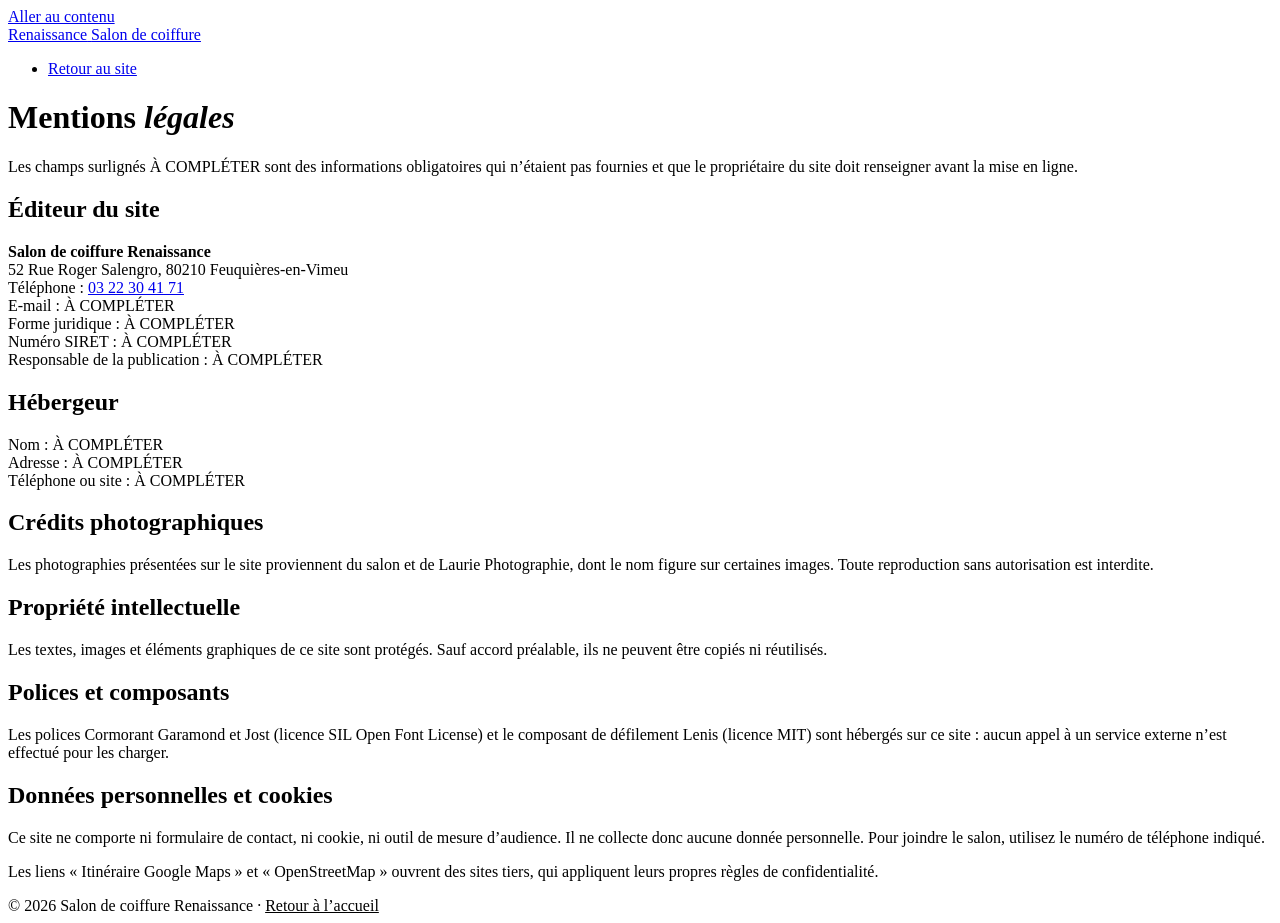
==== mentions-legales.html @ 2083b1d0 "Add files via upload" ====
<!DOCTYPE html>
<html lang="fr">
<head>
  <meta charset="utf-8">
  <meta name="viewport" content="width=device-width, initial-scale=1">
  <title>Mentions légales | Salon de coiffure Renaissance</title>
  <meta name="description" content="Mentions légales du site du salon de coiffure Renaissance, 52 rue Roger Salengro à Feuquières-en-Vimeu : éditeur, hébergeur, crédits photos et données personnelles.">
  <meta name="robots" content="noindex, follow">
  <meta name="theme-color" content="#12080d">
  <!-- À COMPLÉTER : remplacer https://www.votre-domaine.fr par l'adresse réelle du site -->
  <link rel="canonical" href="https://www.votre-domaine.fr/mentions-legales.html">
  <link rel="preload" href="fonts/cormorant-garamond-latin-300-normal.woff2" as="font" type="font/woff2" crossorigin>
  <link rel="preload" href="fonts/jost-latin-wght-normal.woff2" as="font" type="font/woff2" crossorigin>
  <link rel="icon" href="favicon.svg" type="image/svg+xml">
  <link rel="stylesheet" href="css/style.css">
</head>

<body style="padding-bottom: 0;">
  <a class="lien-evitement" href="#contenu">Aller au contenu</a>

  <header class="entete est-defile">
    <div class="conteneur entete__interieur">
      <a class="logo" href="index.html" aria-label="Salon de coiffure Renaissance, retour à l’accueil">
        <span class="logo__nom">Renaissance</span>
        <span class="logo__baseline">Salon de coiffure</span>
      </a>
      <nav class="menu" aria-label="Navigation principale">
        <ul class="menu__liste">
          <li><a href="index.html">Retour au site</a></li>
        </ul>
      </nav>
    </div>
  </header>

  <main id="contenu" class="page-texte">
    <div class="conteneur">
      <h1>Mentions <em>légales</em></h1>
      <p>Les champs surlignés <span class="a-completer">À COMPLÉTER</span> sont des informations obligatoires qui n’étaient pas fournies et que le propriétaire du site doit renseigner avant la mise en ligne.</p>

      <h2>Éditeur du site</h2>
      <p>
        <strong>Salon de coiffure Renaissance</strong><br>
        52 Rue Roger Salengro, 80210 Feuquières-en-Vimeu<br>
        Téléphone : <a href="tel:+33322304171">03 22 30 41 71</a><br>
        <!-- À COMPLÉTER : e-mail de contact -->
        E-mail : <span class="a-completer">À COMPLÉTER</span><br>
        <!-- À COMPLÉTER : forme juridique, SIRET, nom du responsable de publication -->
        Forme juridique : <span class="a-completer">À COMPLÉTER</span><br>
        Numéro SIRET : <span class="a-completer">À COMPLÉTER</span><br>
        Responsable de la publication : <span class="a-completer">À COMPLÉTER</span>
      </p>

      <h2>Hébergeur</h2>
      <p>
        <!-- À COMPLÉTER : nom, adresse et téléphone de l'hébergeur -->
        Nom : <span class="a-completer">À COMPLÉTER</span><br>
        Adresse : <span class="a-completer">À COMPLÉTER</span><br>
        Téléphone ou site : <span class="a-completer">À COMPLÉTER</span>
      </p>

      <h2>Crédits photographiques</h2>
      <p>Les photographies présentées sur le site proviennent du salon et de Laurie Photographie, dont le nom figure sur certaines images. Toute reproduction sans autorisation est interdite.</p>
      <!-- À COMPLÉTER : vérifier les droits d'utilisation de chaque photo (photographe, personnes photographiées) -->

      <h2>Propriété intellectuelle</h2>
      <p>Les textes, images et éléments graphiques de ce site sont protégés. Sauf accord préalable, ils ne peuvent être copiés ni réutilisés.</p>

      <h2>Polices et composants</h2>
      <p>Les polices Cormorant Garamond et Jost (licence SIL Open Font License) et le composant de défilement Lenis (licence MIT) sont hébergés sur ce site : aucun appel à un service externe n’est effectué pour les charger.</p>

      <h2>Données personnelles et cookies</h2>
      <p>Ce site ne comporte ni formulaire de contact, ni cookie, ni outil de mesure d’audience. Il ne collecte donc aucune donnée personnelle. Pour joindre le salon, utilisez le numéro de téléphone indiqué.</p>
      <p>Les liens « Itinéraire Google Maps » et « OpenStreetMap » ouvrent des sites tiers, qui appliquent leurs propres règles de confidentialité.</p>
    </div>
  </main>

  <footer class="pied">
    <div class="conteneur">
      <p class="pied__bas" style="margin: 0;">© 2026 Salon de coiffure Renaissance · <a href="index.html" style="color: var(--or-clair);">Retour à l’accueil</a></p>
    </div>
  </footer>
</body>
</html>
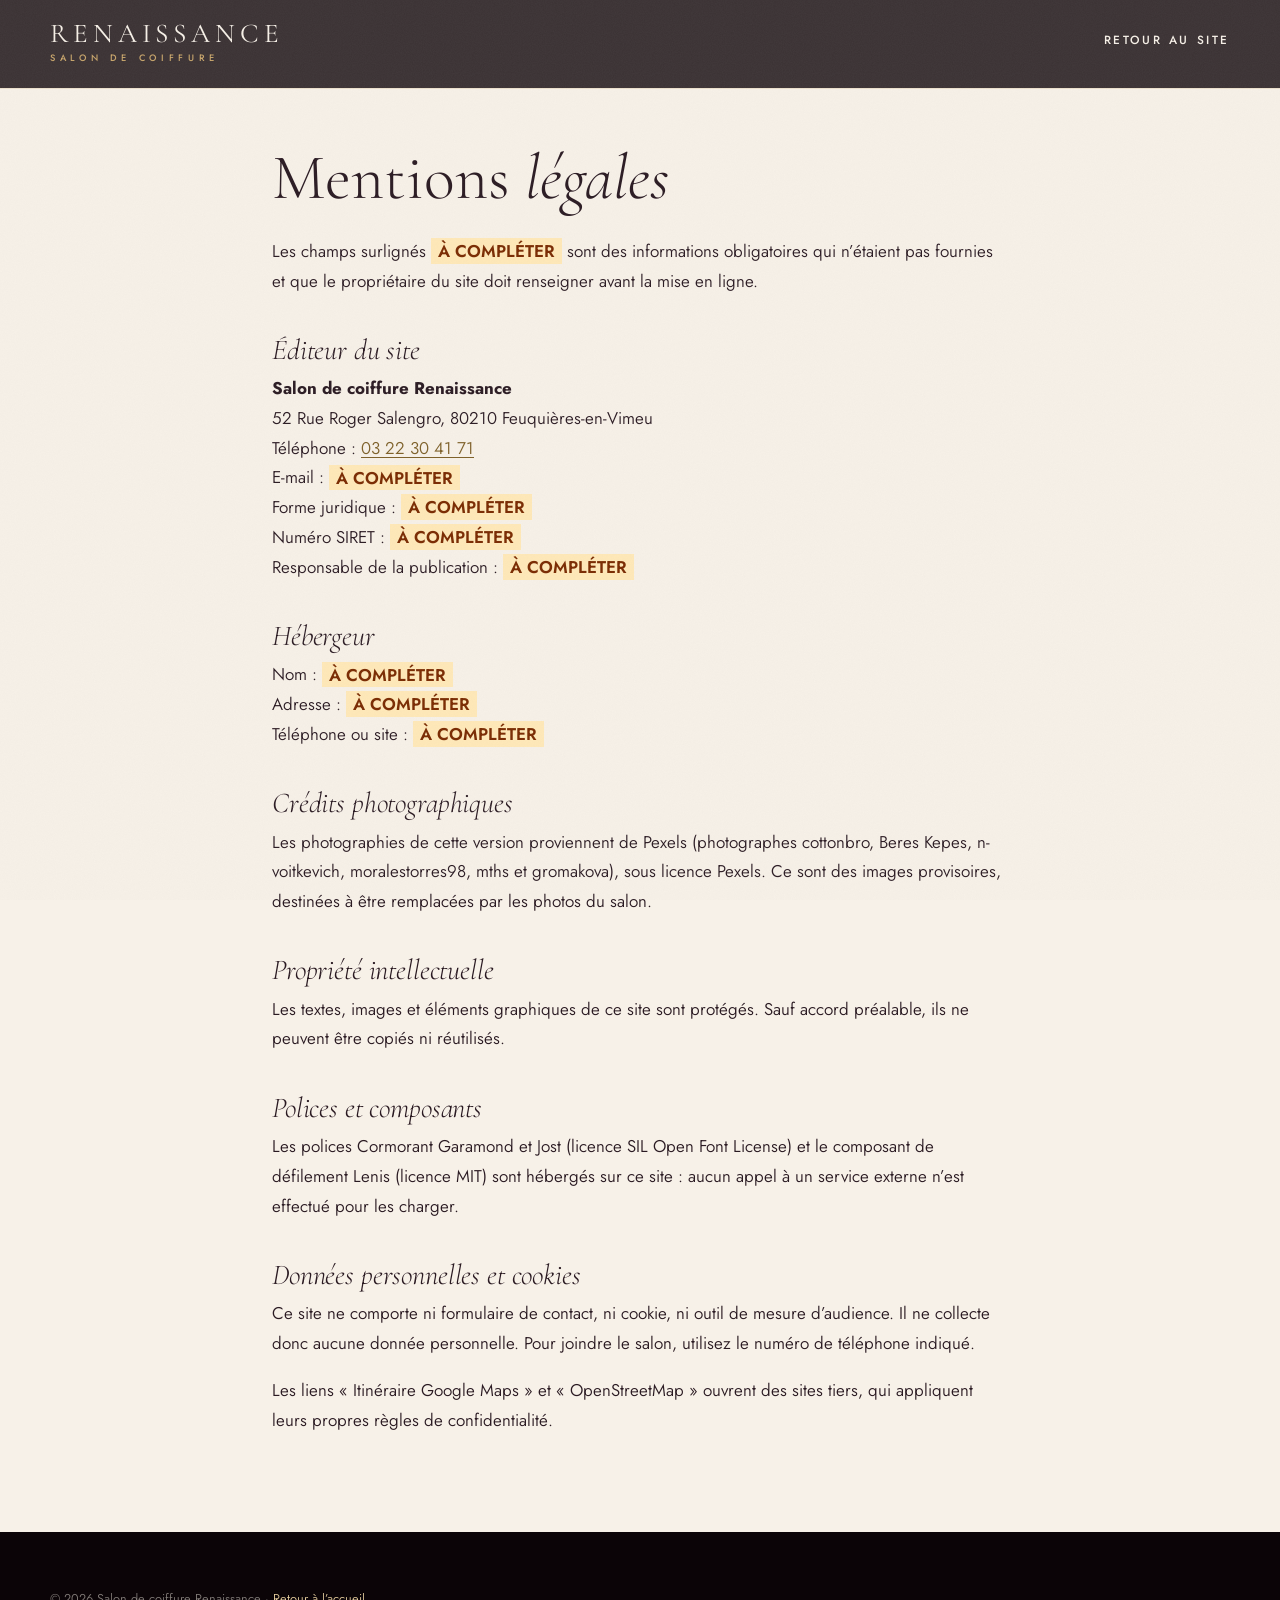
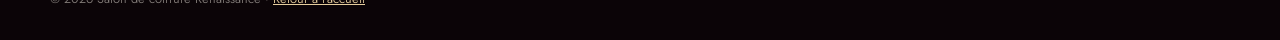
==== commit bce5c965: "Add files via upload" ====
--- a/mentions-legales.html
+++ b/mentions-legales.html
@@ -59,8 +59,8 @@
       </p>
 
       <h2>Crédits photographiques</h2>
-      <p>Les photographies présentées sur le site proviennent du salon et de Laurie Photographie, dont le nom figure sur certaines images. Toute reproduction sans autorisation est interdite.</p>
-      <!-- À COMPLÉTER : vérifier les droits d'utilisation de chaque photo (photographe, personnes photographiées) -->
+      <p>Les photographies de cette version proviennent de Pexels (photographes cottonbro, Beres Kepes, n-voitkevich, moralestorres98, mths et gromakova), sous licence Pexels. Ce sont des images provisoires, destinées à être remplacées par les photos du salon.</p>
+      <!-- À COMPLÉTER : après remplacement, indiquer les crédits des vraies photos (photographe, accord des personnes photographiées) -->
 
       <h2>Propriété intellectuelle</h2>
       <p>Les textes, images et éléments graphiques de ce site sont protégés. Sauf accord préalable, ils ne peuvent être copiés ni réutilisés.</p>
--- a/css/style.css
+++ b/css/style.css
@@ -0,0 +1,1518 @@
+/* ==========================================================================
+   Salon de coiffure Renaissance — feuille de style
+   Direction : luxe discret. Noir bordeaux, ivoire, or champagne.
+   Titres : Cormorant Garamond (auto-hébergée). Texte : Jost (auto-hébergée).
+   Mobile-first.
+   ========================================================================== */
+
+/* ---------- Polices (auto-hébergées, aucun appel à un service tiers) ---------- */
+
+@font-face {
+  font-family: "Cormorant Garamond";
+  font-style: normal;
+  font-weight: 300;
+  font-display: swap;
+  src: url("../fonts/cormorant-garamond-latin-300-normal.woff2") format("woff2");
+}
+@font-face {
+  font-family: "Cormorant Garamond";
+  font-style: italic;
+  font-weight: 300;
+  font-display: swap;
+  src: url("../fonts/cormorant-garamond-latin-300-italic.woff2") format("woff2");
+}
+@font-face {
+  font-family: "Cormorant Garamond";
+  font-style: normal;
+  font-weight: 400;
+  font-display: swap;
+  src: url("../fonts/cormorant-garamond-latin-400-normal.woff2") format("woff2");
+}
+@font-face {
+  font-family: "Cormorant Garamond";
+  font-style: italic;
+  font-weight: 400;
+  font-display: swap;
+  src: url("../fonts/cormorant-garamond-latin-400-italic.woff2") format("woff2");
+}
+@font-face {
+  font-family: "Cormorant Garamond";
+  font-style: normal;
+  font-weight: 500;
+  font-display: swap;
+  src: url("../fonts/cormorant-garamond-latin-500-normal.woff2") format("woff2");
+}
+@font-face {
+  font-family: "Cormorant Garamond";
+  font-style: italic;
+  font-weight: 500;
+  font-display: swap;
+  src: url("../fonts/cormorant-garamond-latin-500-italic.woff2") format("woff2");
+}
+@font-face {
+  font-family: "Jost";
+  font-style: normal;
+  font-weight: 100 900;
+  font-display: swap;
+  src: url("../fonts/jost-latin-wght-normal.woff2") format("woff2");
+}
+
+/* ---------- Variables ---------- */
+
+:root {
+  --noir: #12080d;
+  --nuit: #25101c;
+  --nuit-clair: #3a1a2b;
+  --ivoire: #f7f1e8;
+  --ivoire-2: #efe5d6;
+  --or: #c9a66b;
+  --or-clair: #e4cc9c;
+  --or-texte: #7d5f27;
+  --texte: #2a1a22;
+  --texte-doux: #66525b;
+
+  --f-titre: "Cormorant Garamond", "Iowan Old Style", "Palatino Linotype", Georgia, serif;
+  --f-texte: "Jost", system-ui, -apple-system, "Segoe UI", Roboto, Arial, sans-serif;
+
+  --ease-out: cubic-bezier(0.16, 1, 0.3, 1);
+  --ease-soft: cubic-bezier(0.65, 0, 0.35, 1);
+  --largeur: 1180px;
+  --h-entete: 72px;
+}
+
+*,
+*::before,
+*::after {
+  box-sizing: border-box;
+}
+
+html {
+  scroll-behavior: smooth;
+  scroll-padding-top: 80px;
+  -webkit-text-size-adjust: 100%;
+}
+
+/* Défilement fluide géré par Lenis : on neutralise le défilement natif */
+html.lenis,
+html.lenis body {
+  height: auto;
+}
+.lenis.lenis-smooth {
+  scroll-behavior: auto !important;
+}
+.lenis:not(.lenis-autoToggle).lenis-stopped {
+  overflow: clip;
+}
+.lenis [data-lenis-prevent] {
+  overscroll-behavior: contain;
+}
+html.menu-ouvert {
+  overflow: hidden;
+}
+
+body {
+  margin: 0;
+  font-family: var(--f-texte);
+  font-size: 1.0625rem;
+  font-weight: 360;
+  line-height: 1.75;
+  color: var(--texte);
+  background: var(--ivoire);
+  padding-bottom: 76px;
+  -webkit-font-smoothing: antialiased;
+  -moz-osx-font-smoothing: grayscale;
+  text-rendering: optimizeLegibility;
+}
+
+/* Grain très léger : donne de la matière aux aplats */
+body::after {
+  content: "";
+  position: fixed;
+  inset: 0;
+  z-index: 300;
+  pointer-events: none;
+  opacity: 0.06;
+  background-image: url("data:image/svg+xml;utf8,<svg xmlns='http://www.w3.org/2000/svg' width='180' height='180'><filter id='n'><feTurbulence type='fractalNoise' baseFrequency='0.9' numOctaves='2' stitchTiles='stitch'/><feColorMatrix values='0 0 0 0 0.5  0 0 0 0 0.5  0 0 0 0 0.5  0 0 0 1 0'/></filter><rect width='100%' height='100%' filter='url(%23n)'/></svg>");
+}
+
+img {
+  display: block;
+  max-width: 100%;
+  height: auto;
+}
+
+a {
+  color: inherit;
+}
+
+::selection {
+  background: var(--or);
+  color: var(--noir);
+}
+
+:focus-visible {
+  outline: 2px solid var(--or);
+  outline-offset: 4px;
+}
+
+h1,
+h2,
+h3,
+p {
+  margin-top: 0;
+}
+
+h2 {
+  margin-bottom: 1.2rem;
+  font-family: var(--f-titre);
+  font-size: clamp(2.4rem, 6vw, 4.2rem);
+  font-weight: 300;
+  line-height: 1.04;
+  letter-spacing: -0.005em;
+}
+
+h2 em {
+  font-style: italic;
+  font-weight: 300;
+  color: var(--or-texte);
+}
+
+.conteneur {
+  width: min(100% - 3rem, var(--largeur));
+  margin-inline: auto;
+}
+
+.visuellement-cache {
+  position: absolute;
+  width: 1px;
+  height: 1px;
+  margin: -1px;
+  padding: 0;
+  overflow: hidden;
+  clip: rect(0 0 0 0);
+  white-space: nowrap;
+  border: 0;
+}
+
+.lien-evitement {
+  position: fixed;
+  left: 1rem;
+  top: -5rem;
+  z-index: 400;
+  padding: 0.8rem 1.2rem;
+  background: var(--or);
+  color: var(--noir);
+  text-decoration: none;
+}
+.lien-evitement:focus {
+  top: 1rem;
+}
+
+.progression {
+  position: fixed;
+  inset: 0 0 auto 0;
+  z-index: 120;
+  height: 2px;
+  background: linear-gradient(90deg, var(--or), var(--or-clair));
+  transform: scaleX(var(--p, 0));
+  transform-origin: left;
+}
+
+/* ---------- Éléments récurrents ---------- */
+
+.surtitre {
+  margin-bottom: 1.6rem;
+  font-size: 0.78rem;
+  font-weight: 500;
+  letter-spacing: 0.42em;
+  text-transform: uppercase;
+  color: var(--or);
+}
+
+.numero {
+  display: flex;
+  align-items: center;
+  gap: 1rem;
+  margin-bottom: 1.4rem;
+  font-size: 0.76rem;
+  font-weight: 500;
+  letter-spacing: 0.3em;
+  text-transform: uppercase;
+  color: var(--or-texte);
+}
+.numero__n {
+  font-family: var(--f-titre);
+  font-size: 1.5rem;
+  font-style: italic;
+  font-weight: 400;
+  letter-spacing: 0;
+}
+.numero__ligne {
+  width: 56px;
+  height: 1px;
+  background: currentColor;
+}
+
+.section--nuit .numero,
+.section--noir .numero {
+  color: var(--or);
+}
+.section--nuit h2 em,
+.section--noir h2 em {
+  color: var(--or-clair);
+}
+
+.section {
+  position: relative;
+  padding: clamp(4.5rem, 11vw, 9.5rem) 0;
+}
+.section--ivoire {
+  background: var(--ivoire);
+}
+.section--nuit {
+  background: radial-gradient(80% 70% at 100% 0%, var(--nuit-clair), transparent 65%), var(--nuit);
+  color: rgba(247, 241, 232, 0.86);
+}
+.section--noir {
+  background: var(--noir);
+  color: rgba(247, 241, 232, 0.84);
+}
+.section--nuit h2,
+.section--noir h2 {
+  color: var(--ivoire);
+}
+
+/* Arches décoratives en filigrane */
+.section--arches {
+  overflow: hidden;
+}
+.section--arches::before,
+.section--arches::after {
+  content: "";
+  position: absolute;
+  border: 1px solid rgba(201, 166, 107, 0.2);
+  border-radius: 999px 999px 0 0;
+  pointer-events: none;
+}
+.section--arches::before {
+  width: min(70vw, 560px);
+  aspect-ratio: 1 / 1.45;
+  right: -14%;
+  bottom: -10%;
+  box-shadow: 0 0 0 26px transparent, 0 0 0 27px rgba(201, 166, 107, 0.12);
+}
+.section--arches::after {
+  width: min(40vw, 300px);
+  aspect-ratio: 1 / 1.45;
+  left: -8%;
+  top: 6%;
+}
+.section--arches > .conteneur {
+  position: relative;
+  z-index: 1;
+}
+
+/* ---------- Boutons ---------- */
+
+.bouton {
+  position: relative;
+  display: inline-flex;
+  align-items: center;
+  justify-content: center;
+  min-height: 52px;
+  padding: 1rem 2.1rem;
+  font-family: var(--f-texte);
+  font-size: 0.75rem;
+  font-weight: 500;
+  letter-spacing: 0.2em;
+  text-transform: uppercase;
+  text-align: center;
+  text-decoration: none;
+  white-space: nowrap;
+  border: 1px solid var(--or);
+  cursor: pointer;
+  overflow: hidden;
+  isolation: isolate;
+  transition: color 0.5s var(--ease-out);
+}
+.bouton::before {
+  content: "";
+  position: absolute;
+  inset: 0;
+  z-index: -1;
+  transform: translateY(101%);
+  background: var(--ivoire);
+  transition: transform 0.6s var(--ease-out);
+}
+.bouton:hover::before,
+.bouton:focus-visible::before {
+  transform: translateY(0);
+}
+.bouton--or {
+  background: var(--or);
+  color: var(--noir);
+}
+.bouton--or:hover {
+  color: var(--noir);
+}
+.bouton--ligne {
+  color: var(--ivoire);
+  border-color: rgba(247, 241, 232, 0.4);
+}
+.bouton--ligne:hover {
+  color: var(--noir);
+  border-color: var(--ivoire);
+}
+
+.actions {
+  display: flex;
+  flex-wrap: wrap;
+  gap: 0.8rem;
+}
+
+/* ---------- En-tête ---------- */
+
+.entete {
+  position: fixed;
+  inset: 0 0 auto 0;
+  z-index: 80;
+  color: var(--ivoire);
+  transition: transform 0.7s var(--ease-out), background-color 0.5s ease, backdrop-filter 0.5s ease;
+}
+.entete.est-defile {
+  background: rgba(18, 8, 13, 0.82);
+  -webkit-backdrop-filter: blur(16px) saturate(1.2);
+  backdrop-filter: blur(16px) saturate(1.2);
+  box-shadow: 0 1px 0 rgba(201, 166, 107, 0.22);
+}
+.entete.est-cache {
+  transform: translateY(-101%);
+}
+.entete__interieur {
+  display: flex;
+  align-items: center;
+  justify-content: space-between;
+  min-height: var(--h-entete);
+  gap: 1.5rem;
+}
+
+.logo {
+  display: flex;
+  flex-direction: column;
+  line-height: 1;
+  text-decoration: none;
+  color: var(--ivoire);
+}
+.logo__nom {
+  font-family: var(--f-titre);
+  font-size: 1.7rem;
+  font-weight: 400;
+  letter-spacing: 0.18em;
+  text-transform: uppercase;
+}
+.logo__baseline {
+  margin-top: 0.35rem;
+  font-size: 0.58rem;
+  font-weight: 500;
+  letter-spacing: 0.5em;
+  text-transform: uppercase;
+  color: var(--or);
+}
+
+.entete__appel {
+  display: none;
+}
+
+.menu__liste {
+  display: flex;
+  flex-wrap: wrap;
+  gap: 0.2rem 1.6rem;
+  margin: 0;
+  padding: 0;
+  list-style: none;
+}
+.menu__liste a {
+  position: relative;
+  display: inline-block;
+  padding: 0.5rem 0;
+  font-size: 0.74rem;
+  font-weight: 500;
+  letter-spacing: 0.22em;
+  text-transform: uppercase;
+  text-decoration: none;
+}
+.menu__liste a::after {
+  content: "";
+  position: absolute;
+  left: 0;
+  right: 0;
+  bottom: 0.2rem;
+  height: 1px;
+  background: var(--or);
+  transform: scaleX(0);
+  transform-origin: right;
+  transition: transform 0.6s var(--ease-out);
+}
+.menu__liste a:hover::after {
+  transform: scaleX(1);
+  transform-origin: left;
+}
+.menu__num,
+.menu__pied,
+.burger {
+  display: none;
+}
+
+/* Menu burger plein écran (mobile) — uniquement avec JavaScript */
+@media (max-width: 899px) {
+  .js .entete--menu .burger {
+    position: relative;
+    z-index: 2;
+    display: block;
+    width: 48px;
+    height: 48px;
+    margin-right: -10px;
+    padding: 0;
+    color: var(--ivoire);
+    background: none;
+    border: 0;
+    cursor: pointer;
+  }
+  .burger__trait {
+    position: absolute;
+    left: 12px;
+    right: 12px;
+    height: 1px;
+    background: currentColor;
+    transition: transform 0.6s var(--ease-out), top 0.6s var(--ease-out);
+  }
+  .burger__trait:nth-child(1) {
+    top: 20px;
+  }
+  .burger__trait:nth-child(2) {
+    top: 28px;
+  }
+  .menu-ouvert .burger__trait:nth-child(1) {
+    top: 24px;
+    transform: rotate(45deg);
+  }
+  .menu-ouvert .burger__trait:nth-child(2) {
+    top: 24px;
+    transform: rotate(-45deg);
+  }
+
+  .js .entete--menu .menu {
+    position: fixed;
+    inset: 0;
+    z-index: 1;
+    display: flex;
+    flex-direction: column;
+    justify-content: center;
+    padding: 6rem 1.8rem 2.4rem;
+    background: radial-gradient(90% 60% at 100% 0%, var(--nuit-clair), transparent 70%), var(--noir);
+    clip-path: inset(0 0 100% 0);
+    visibility: hidden;
+    transition: clip-path 0.9s var(--ease-out), visibility 0s 0.9s;
+  }
+  .menu-ouvert .entete--menu .menu {
+    clip-path: inset(0);
+    visibility: visible;
+    transition: clip-path 0.9s var(--ease-out), visibility 0s;
+  }
+  .js .entete--menu .logo,
+  .js .entete--menu .burger {
+    position: relative;
+    z-index: 2;
+  }
+  .menu-ouvert .entete {
+    background: transparent;
+    box-shadow: none;
+    backdrop-filter: none;
+    -webkit-backdrop-filter: none;
+  }
+  .js .entete--menu .menu__liste {
+    flex-direction: column;
+    gap: 0;
+  }
+  .js .entete--menu .menu__liste a {
+    display: flex;
+    align-items: baseline;
+    gap: 1.1rem;
+    padding: 0.9rem 0;
+    font-family: var(--f-titre);
+    font-size: clamp(2.1rem, 9vw, 3rem);
+    font-weight: 300;
+    font-style: italic;
+    letter-spacing: 0;
+    text-transform: none;
+    border-bottom: 1px solid rgba(201, 166, 107, 0.18);
+  }
+  .js .entete--menu .menu__liste a::after {
+    display: none;
+  }
+  .js .entete--menu .menu__num {
+    display: inline;
+    font-family: var(--f-texte);
+    font-size: 0.72rem;
+    font-style: normal;
+    letter-spacing: 0.2em;
+    color: var(--or);
+  }
+  .js .entete--menu .menu__liste li {
+    opacity: 0;
+    transform: translateY(28px);
+    transition: opacity 0.5s ease, transform 0.5s ease;
+  }
+  .menu-ouvert .entete--menu .menu__liste li {
+    opacity: 1;
+    transform: none;
+    transition: opacity 0.9s var(--ease-out) calc(0.25s + var(--i) * 0.08s), transform 0.9s var(--ease-out) calc(0.25s + var(--i) * 0.08s);
+  }
+  .js .entete--menu .menu__pied {
+    display: flex;
+    flex-direction: column;
+    gap: 0.3rem;
+    margin-top: 2.4rem;
+    font-size: 0.9rem;
+    color: rgba(247, 241, 232, 0.7);
+  }
+  .menu__pied a {
+    font-family: var(--f-titre);
+    font-size: 1.8rem;
+    color: var(--or-clair);
+    text-decoration: none;
+  }
+}
+
+/* Sans JavaScript : le menu reste visible sous le logo */
+html:not(.js) .entete__interieur {
+  flex-wrap: wrap;
+  padding-bottom: 0.4rem;
+}
+
+/* ---------- Accueil ---------- */
+
+.hero {
+  position: relative;
+  display: flex;
+  align-items: center;
+  min-height: 100vh;
+  min-height: 100svh;
+  padding: calc(var(--h-entete) + 2.5rem) 0 4.5rem;
+  color: var(--ivoire);
+  background:
+    radial-gradient(60% 50% at 88% 18%, rgba(201, 166, 107, 0.18), transparent 65%),
+    radial-gradient(55% 55% at 0% 100%, rgba(140, 40, 80, 0.32), transparent 70%),
+    linear-gradient(180deg, var(--noir) 0%, var(--nuit) 100%);
+  overflow: hidden;
+}
+.hero__grille {
+  display: grid;
+  gap: 3.2rem;
+  align-items: center;
+}
+
+.hero__titre {
+  margin: 0 0 1.6rem;
+  font-weight: 300;
+}
+.hero__sur {
+  display: block;
+  margin-bottom: 0.9rem;
+  font-family: var(--f-texte);
+  font-size: 0.8rem;
+  font-weight: 500;
+  letter-spacing: 0.5em;
+  text-transform: uppercase;
+  color: rgba(247, 241, 232, 0.88);
+}
+.hero__nom {
+  display: block;
+  font-family: var(--f-titre);
+  font-size: clamp(3.3rem, 15.5vw, 7.6rem);
+  font-style: italic;
+  font-weight: 300;
+  line-height: 0.98;
+  letter-spacing: -0.015em;
+  color: var(--ivoire);
+}
+.lettre {
+  display: inline-block;
+}
+
+.hero__devise {
+  margin-bottom: 1rem;
+  font-family: var(--f-titre);
+  font-size: clamp(1.45rem, 3.6vw, 2rem);
+  font-style: italic;
+  font-weight: 300;
+  line-height: 1.25;
+  color: var(--or-clair);
+}
+.hero__lede {
+  max-width: 30rem;
+  margin-bottom: 1.8rem;
+  color: rgba(247, 241, 232, 0.78);
+}
+
+.statut {
+  display: inline-flex;
+  align-items: center;
+  gap: 0.7rem;
+  margin-bottom: 1.8rem;
+  font-size: 0.8rem;
+  font-weight: 500;
+  letter-spacing: 0.08em;
+  white-space: nowrap;
+  color: rgba(247, 241, 232, 0.9);
+}
+.statut[hidden] {
+  display: none;
+}
+.statut__point {
+  width: 8px;
+  height: 8px;
+  border-radius: 50%;
+  background: #8c8c8c;
+}
+.statut--ouvert .statut__point {
+  background: #6fd89a;
+  box-shadow: 0 0 0 0 rgba(111, 216, 154, 0.6);
+  animation: pulsation 2.4s ease-out infinite;
+}
+.statut--ferme .statut__point {
+  background: #e08c7b;
+}
+@keyframes pulsation {
+  70% {
+    box-shadow: 0 0 0 9px rgba(111, 216, 154, 0);
+  }
+  100% {
+    box-shadow: 0 0 0 0 rgba(111, 216, 154, 0);
+  }
+}
+
+.hero__visuel {
+  position: relative;
+  width: min(100%, 440px);
+  margin-inline: auto;
+}
+
+/* Cadres en arche, avec filet doré décalé */
+.cadre-or {
+  position: relative;
+}
+.cadre-or::before {
+  content: "";
+  position: absolute;
+  inset: 20px -20px -20px 20px;
+  border: 1px solid var(--or);
+  border-radius: 999px 999px 0 0;
+  opacity: 0.7;
+}
+.arche {
+  position: relative;
+  margin: 0;
+  aspect-ratio: 3 / 4.1;
+  border-radius: 999px 999px 0 0;
+  overflow: hidden;
+  background: var(--nuit);
+  box-shadow: 0 30px 60px -20px rgba(0, 0, 0, 0.5);
+}
+.parallaxe {
+  position: absolute;
+  inset: -9% 0;
+  will-change: transform;
+}
+.parallaxe img {
+  width: 100%;
+  height: 100%;
+  object-fit: cover;
+}
+
+.sceau {
+  position: absolute;
+  left: -26px;
+  bottom: 9%;
+  z-index: 2;
+  width: 118px;
+  height: 118px;
+  padding: 4px;
+  color: var(--or-clair);
+  background: var(--noir);
+  border-radius: 50%;
+  box-shadow: 0 0 0 1px rgba(201, 166, 107, 0.45);
+  animation: rotation 26s linear infinite;
+}
+.sceau text {
+  font-family: var(--f-texte);
+  font-size: 11.5px;
+  font-weight: 500;
+  fill: currentColor;
+}
+.sceau .sceau__r {
+  font-family: var(--f-titre);
+  font-size: 56px;
+  font-style: italic;
+  font-weight: 300;
+}
+@keyframes rotation {
+  to {
+    transform: rotate(360deg);
+  }
+}
+
+.hero__defiler {
+  display: none;
+}
+
+/* ---------- Ruban défilant ---------- */
+
+.ruban {
+  overflow: hidden;
+  padding: 1rem 0;
+  color: var(--or-clair);
+  background: var(--noir);
+  border-top: 1px solid rgba(201, 166, 107, 0.25);
+  border-bottom: 1px solid rgba(201, 166, 107, 0.25);
+}
+.ruban__piste {
+  display: flex;
+  align-items: center;
+  gap: 2.4rem;
+  width: max-content;
+  padding-left: 2.4rem;
+  font-family: var(--f-titre);
+  font-size: clamp(1.25rem, 3vw, 1.7rem);
+  font-style: italic;
+  font-weight: 300;
+  white-space: nowrap;
+  animation: defile 46s linear infinite;
+}
+.ruban__piste i {
+  width: 7px;
+  height: 7px;
+  border: 1px solid var(--or);
+  transform: rotate(45deg);
+}
+@keyframes defile {
+  to {
+    transform: translateX(-50%);
+  }
+}
+
+/* ---------- Le salon ---------- */
+
+.salon__grille {
+  display: grid;
+  gap: 3.6rem;
+  align-items: center;
+}
+.salon__visuel {
+  width: min(100%, 460px);
+  margin-inline: auto;
+}
+.salon__texte p {
+  max-width: 34rem;
+  color: var(--texte-doux);
+}
+
+.atouts {
+  margin: 2rem 0 0;
+  padding: 0;
+  list-style: none;
+  max-width: 34rem;
+}
+.atouts li {
+  position: relative;
+  padding: 0.95rem 0 0.95rem 2rem;
+  border-bottom: 1px solid rgba(125, 95, 39, 0.25);
+  color: var(--texte);
+}
+.atouts li:first-child {
+  border-top: 1px solid rgba(125, 95, 39, 0.25);
+}
+.atouts li::before {
+  content: "";
+  position: absolute;
+  left: 0.2rem;
+  top: 50%;
+  width: 7px;
+  height: 7px;
+  border: 1px solid var(--or-texte);
+  transform: translateY(-50%) rotate(45deg);
+}
+
+/* ---------- Tarifs ---------- */
+
+.tarifs {
+  max-width: 820px;
+}
+.tarifs__entete p {
+  max-width: 30rem;
+}
+.tarifs__liste {
+  margin: 2.6rem 0 0;
+  padding: 0;
+  list-style: none;
+}
+.tarif {
+  display: flex;
+  align-items: baseline;
+  gap: 1.2rem;
+  padding: 1.1rem 0;
+}
+.tarif__nom {
+  font-family: var(--f-titre);
+  font-size: clamp(2rem, 6vw, 3.2rem);
+  font-style: italic;
+  font-weight: 300;
+  line-height: 1;
+  color: var(--ivoire);
+}
+.tarif__trait {
+  flex: 1;
+  min-width: 1.5rem;
+  border-bottom: 1px solid rgba(201, 166, 107, 0.5);
+  transform-origin: left;
+}
+.tarif__prix {
+  font-family: var(--f-titre);
+  font-size: clamp(2.1rem, 6vw, 3.2rem);
+  font-weight: 400;
+  line-height: 1;
+  font-variant-numeric: lining-nums;
+  color: var(--or-clair);
+  white-space: nowrap;
+}
+.tarifs__note {
+  margin: 2.4rem 0 0;
+  font-size: 0.95rem;
+}
+.tarifs__note a {
+  color: var(--or-clair);
+  text-underline-offset: 4px;
+}
+
+/* ---------- Réalisations ---------- */
+
+.entete-section {
+  display: grid;
+  gap: 1rem;
+  margin-bottom: 3.2rem;
+}
+.entete-section p:last-child {
+  max-width: 28rem;
+  color: var(--texte-doux);
+}
+
+.galerie {
+  display: grid;
+  grid-template-columns: repeat(2, 1fr);
+  gap: 1.6rem 1rem;
+  margin: 0;
+  padding: 0;
+  list-style: none;
+}
+.galerie__case:nth-child(even) {
+  margin-top: 2.6rem;
+}
+.galerie__item {
+  display: block;
+  width: 100%;
+  padding: 0;
+  font: inherit;
+  text-align: left;
+  color: inherit;
+  background: none;
+  border: 0;
+  cursor: zoom-in;
+}
+.galerie__cadre {
+  display: block;
+  aspect-ratio: var(--ar, 3 / 4);
+  overflow: hidden;
+  background: var(--ivoire-2);
+}
+.galerie__case--1 {
+  --ar: 3 / 4.2;
+}
+.galerie__case--1 .galerie__cadre,
+.galerie__case--4 .galerie__cadre {
+  border-radius: 999px 999px 0 0;
+}
+.galerie__case--4 {
+  --ar: 3 / 4.2;
+}
+.galerie__case--2,
+.galerie__case--3 {
+  --ar: 4 / 5;
+}
+.galerie__cadre img {
+  width: 100%;
+  height: 100%;
+  object-fit: cover;
+  transition: transform 1.2s var(--ease-out);
+}
+.galerie__item:hover .galerie__cadre img,
+.galerie__item:focus-visible .galerie__cadre img {
+  transform: scale(1.06);
+}
+.galerie__legende {
+  position: relative;
+  display: inline-block;
+  margin-top: 0.9rem;
+  font-family: var(--f-titre);
+  font-size: 1.15rem;
+  font-style: italic;
+  line-height: 1.25;
+  color: var(--texte);
+}
+.galerie__legende::after {
+  content: "";
+  position: absolute;
+  left: 0;
+  right: 0;
+  bottom: -2px;
+  height: 1px;
+  background: var(--or-texte);
+  transform: scaleX(0);
+  transform-origin: left;
+  transition: transform 0.7s var(--ease-out);
+}
+.galerie__item:hover .galerie__legende::after {
+  transform: scaleX(1);
+}
+
+/* ---------- Visionneuse ---------- */
+
+.lightbox {
+  width: 100vw;
+  max-width: none;
+  height: 100vh;
+  height: 100dvh;
+  max-height: none;
+  margin: 0;
+  padding: 0;
+  border: 0;
+  color: var(--ivoire);
+  background: rgba(14, 6, 10, 0.97);
+}
+.lightbox[open] {
+  display: flex;
+  align-items: center;
+  justify-content: center;
+  animation: apparition 0.5s ease;
+}
+.lightbox::backdrop {
+  background: rgba(14, 6, 10, 0.9);
+}
+@keyframes apparition {
+  from {
+    opacity: 0;
+  }
+}
+.lightbox__figure {
+  display: flex;
+  flex-direction: column;
+  align-items: center;
+  width: min(100% - 7rem, 760px);
+  margin: 0;
+}
+.lightbox__figure img {
+  width: auto;
+  max-width: 100%;
+  height: auto;
+  max-height: calc(100dvh - 9rem);
+  object-fit: contain;
+  transition: opacity 0.35s ease;
+}
+.lightbox__figure img.est-change {
+  opacity: 0;
+}
+.lightbox__pied {
+  display: flex;
+  justify-content: space-between;
+  gap: 1.5rem;
+  width: 100%;
+  margin-top: 1rem;
+  font-family: var(--f-titre);
+  font-size: 1.25rem;
+  font-style: italic;
+}
+.lightbox__compteur {
+  font-family: var(--f-texte);
+  font-size: 0.75rem;
+  font-style: normal;
+  letter-spacing: 0.2em;
+  color: var(--or);
+}
+.lightbox__fermer,
+.lightbox__nav {
+  position: absolute;
+  display: grid;
+  place-items: center;
+  width: 52px;
+  height: 52px;
+  padding: 0;
+  color: var(--ivoire);
+  background: none;
+  border: 1px solid rgba(201, 166, 107, 0.45);
+  border-radius: 50%;
+  cursor: pointer;
+  transition: background-color 0.4s ease, color 0.4s ease;
+}
+.lightbox__fermer:hover,
+.lightbox__nav:hover {
+  color: var(--noir);
+  background: var(--or);
+}
+.lightbox__fermer {
+  top: 1rem;
+  right: 1rem;
+}
+.lightbox__fermer span {
+  position: absolute;
+  width: 20px;
+  height: 1px;
+  background: currentColor;
+}
+.lightbox__fermer span:first-child {
+  transform: rotate(45deg);
+}
+.lightbox__fermer span:last-child {
+  transform: rotate(-45deg);
+}
+.lightbox__nav svg {
+  width: 22px;
+  height: 22px;
+}
+.lightbox__nav--prec {
+  left: 0.6rem;
+}
+.lightbox__nav--suiv {
+  right: 0.6rem;
+}
+
+/* ---------- Contact ---------- */
+
+.contact {
+  display: grid;
+  gap: 3.4rem;
+  align-items: start;
+}
+.contact__texte > p {
+  max-width: 30rem;
+}
+.contact__tel {
+  display: inline-block;
+  margin: 1.4rem 0 1.4rem;
+  font-family: var(--f-titre);
+  font-size: clamp(2.6rem, 11vw, 4.8rem);
+  font-style: italic;
+  font-weight: 300;
+  line-height: 1;
+  text-decoration: none;
+  color: var(--or-clair);
+  background: linear-gradient(var(--or-clair), var(--or-clair)) 0 100% / 0 1px no-repeat;
+  transition: background-size 0.8s var(--ease-out);
+}
+.contact__tel:hover {
+  background-size: 100% 1px;
+}
+.contact__adresse {
+  margin-bottom: 2rem;
+  font-style: normal;
+  color: rgba(247, 241, 232, 0.8);
+}
+
+.horaires-carte {
+  padding: clamp(1.6rem, 4vw, 2.6rem);
+  background: rgba(255, 255, 255, 0.025);
+  border: 1px solid rgba(201, 166, 107, 0.3);
+}
+.horaires-carte h3 {
+  margin-bottom: 1.2rem;
+  font-family: var(--f-texte);
+  font-size: 0.76rem;
+  font-weight: 500;
+  letter-spacing: 0.3em;
+  text-transform: uppercase;
+  color: var(--or);
+}
+.horaires {
+  width: 100%;
+  border-collapse: collapse;
+}
+.horaires th,
+.horaires td {
+  padding: 0.85rem 0;
+  border-bottom: 1px solid rgba(201, 166, 107, 0.16);
+  font-weight: 360;
+}
+.horaires th {
+  text-align: left;
+  font-family: var(--f-titre);
+  font-size: 1.35rem;
+  font-weight: 400;
+}
+.horaires td {
+  text-align: right;
+  font-variant-numeric: tabular-nums;
+}
+.horaires tr:last-child th,
+.horaires tr:last-child td {
+  border-bottom: 0;
+}
+.horaires .ferme td {
+  color: rgba(247, 241, 232, 0.5);
+}
+.horaires .est-aujourdhui th,
+.horaires .est-aujourdhui td {
+  color: var(--or-clair);
+}
+.horaires .est-aujourdhui th::after {
+  content: " · aujourd’hui";
+  font-family: var(--f-texte);
+  font-size: 0.68rem;
+  letter-spacing: 0.18em;
+  text-transform: uppercase;
+  color: var(--or);
+}
+
+/* ---------- Pied de page ---------- */
+
+.pied {
+  padding: 3.5rem 0 1.8rem;
+  overflow: hidden;
+  font-size: 0.95rem;
+  color: rgba(247, 241, 232, 0.72);
+  background: #0b0407;
+}
+.pied__mot {
+  margin: 0 0 2rem;
+  font-family: var(--f-titre);
+  font-size: clamp(3.4rem, 16.5vw, 13rem);
+  font-style: italic;
+  font-weight: 300;
+  line-height: 0.9;
+  text-align: center;
+  background: linear-gradient(180deg, rgba(228, 204, 156, 0.85), rgba(228, 204, 156, 0.04) 90%);
+  -webkit-background-clip: text;
+  background-clip: text;
+  -webkit-text-fill-color: transparent;
+  color: transparent;
+}
+.pied__grille {
+  display: grid;
+  gap: 1.8rem;
+  padding-top: 2rem;
+  border-top: 1px solid rgba(201, 166, 107, 0.22);
+}
+.pied__titre {
+  margin-bottom: 0.4rem;
+  font-family: var(--f-titre);
+  font-size: 1.5rem;
+  color: var(--ivoire);
+}
+.pied address {
+  font-style: normal;
+}
+.pied ul {
+  margin: 0;
+  padding: 0;
+  list-style: none;
+}
+.pied li a {
+  display: inline-block;
+  padding: 0.15rem 0;
+  text-decoration: none;
+  transition: color 0.3s ease;
+}
+.pied li a:hover {
+  color: var(--or-clair);
+}
+.pied__bas {
+  margin: 2.4rem 0 0;
+  font-size: 0.8rem;
+  color: rgba(247, 241, 232, 0.5);
+}
+
+/* ---------- Barre d'appel mobile ---------- */
+
+.barre-mobile {
+  position: fixed;
+  inset: auto 0 0 0;
+  z-index: 70;
+  display: grid;
+  grid-template-columns: 1.3fr 1fr;
+  gap: 0.6rem;
+  padding: 0.6rem 0.8rem calc(0.6rem + env(safe-area-inset-bottom));
+  background: rgba(18, 8, 13, 0.92);
+  -webkit-backdrop-filter: blur(14px);
+  backdrop-filter: blur(14px);
+  box-shadow: 0 -1px 0 rgba(201, 166, 107, 0.25);
+}
+.barre-mobile .bouton {
+  min-height: 48px;
+  padding-inline: 0.6rem;
+  font-size: 0.7rem;
+  letter-spacing: 0.16em;
+}
+.menu-ouvert .barre-mobile {
+  display: none;
+}
+
+/* ---------- Pages simples (mentions légales) ---------- */
+
+.page-texte {
+  padding: calc(var(--h-entete) + 3.5rem) 0 5rem;
+  background: var(--ivoire);
+}
+.page-texte .conteneur {
+  max-width: 46rem;
+}
+.page-texte h1 {
+  margin-bottom: 1.6rem;
+  font-family: var(--f-titre);
+  font-size: clamp(2.6rem, 8vw, 4rem);
+  font-weight: 300;
+  line-height: 1.05;
+}
+.page-texte h2 {
+  margin: 2.4rem 0 0.6rem;
+  font-size: 1.8rem;
+  font-style: italic;
+}
+.page-texte a {
+  color: var(--or-texte);
+  text-underline-offset: 3px;
+}
+.a-completer {
+  padding: 0.05em 0.4em;
+  font-weight: 600;
+  color: #7a2a00;
+  background: #ffe9b8;
+}
+
+/* ---------- Apparitions au défilement ---------- */
+/* Actives uniquement si JavaScript est lancé et si l'animation n'est pas réduite (classe .anim). */
+
+.anim [data-reveal]:not([data-reveal="image"]) {
+  opacity: 0;
+  transform: translateY(34px);
+  transition: opacity 1.1s var(--ease-out) var(--d, 0s), transform 1.3s var(--ease-out) var(--d, 0s);
+}
+.anim [data-reveal]:not([data-reveal="image"]).est-visible {
+  opacity: 1;
+  transform: none;
+}
+
+.anim [data-reveal="image"] {
+  clip-path: inset(100% 0 0 0);
+  transition: clip-path 1.7s var(--ease-out) var(--d, 0s);
+}
+.anim [data-reveal="image"].est-visible {
+  clip-path: inset(0 0 0 0);
+}
+.anim [data-reveal="image"] img {
+  transform: scale(1.3);
+  transition: transform 2.4s var(--ease-out) var(--d, 0s);
+}
+.anim [data-reveal="image"].est-visible img {
+  transform: scale(1);
+}
+.anim .galerie__item:hover .galerie__cadre.est-visible img,
+.anim .galerie__item:focus-visible .galerie__cadre.est-visible img {
+  transform: scale(1.06);
+  transition: transform 1.2s var(--ease-out);
+}
+
+/* Le filet doré apparaît avec l'image */
+.anim .cadre-or::before {
+  opacity: 0;
+  transition: opacity 1.6s ease 0.9s;
+}
+.anim .cadre-or:has(.est-visible)::before {
+  opacity: 0.7;
+}
+
+/* Titre « Renaissance » : lettre après lettre */
+.anim [data-split][data-reveal] {
+  opacity: 1;
+  transform: none;
+}
+.anim .lettre {
+  opacity: 0;
+  transform: translateY(0.4em);
+  filter: blur(10px);
+  transition: opacity 1.1s var(--ease-out), transform 1.3s var(--ease-out), filter 1.1s var(--ease-out);
+  transition-delay: calc(0.3s + var(--l) * 0.06s);
+}
+.anim [data-split].est-visible .lettre {
+  opacity: 1;
+  transform: none;
+  filter: blur(0);
+}
+
+/* Filets qui se dessinent */
+.anim .numero__ligne,
+.anim .tarif__trait {
+  transform: scaleX(0);
+  transition: transform 1.5s var(--ease-out) 0.3s;
+}
+.anim .numero.est-visible .numero__ligne,
+.anim .tarif.est-visible .tarif__trait {
+  transform: scaleX(1);
+}
+.anim .tarif.est-visible .tarif__trait {
+  transition-delay: calc(var(--d, 0s) + 0.35s);
+}
+
+/* ---------- Tablette ---------- */
+
+@media (min-width: 640px) {
+  .galerie {
+    grid-template-columns: repeat(4, 1fr);
+    gap: 1.6rem;
+    align-items: start;
+  }
+  .galerie__case:nth-child(even) {
+    margin-top: 4.5rem;
+  }
+  .galerie__case--3 {
+    margin-top: 1.8rem;
+  }
+  .pied__grille {
+    grid-template-columns: 1.5fr 1fr 1fr;
+  }
+}
+
+/* ---------- Bureau ---------- */
+
+@media (min-width: 900px) {
+  :root {
+    --h-entete: 88px;
+  }
+
+  body {
+    padding-bottom: 0;
+  }
+  .barre-mobile {
+    display: none;
+  }
+
+  .entete__appel {
+    display: inline-block;
+    padding: 0.75rem 1.6rem;
+    font-size: 0.72rem;
+    font-weight: 500;
+    letter-spacing: 0.22em;
+    text-transform: uppercase;
+    text-decoration: none;
+    color: var(--ivoire);
+    border: 1px solid rgba(201, 166, 107, 0.6);
+    transition: background-color 0.5s var(--ease-out), color 0.5s var(--ease-out);
+  }
+  .entete__appel:hover {
+    color: var(--noir);
+    background: var(--or);
+  }
+  .menu {
+    margin-left: auto;
+  }
+  .menu__liste {
+    gap: 0.2rem 2.4rem;
+  }
+
+  .hero__grille {
+    grid-template-columns: 1.2fr 0.8fr;
+    gap: 4rem;
+  }
+  .hero__visuel {
+    justify-self: end;
+    margin-inline: 0;
+  }
+  .sceau {
+    left: -64px;
+    bottom: 12%;
+    width: 140px;
+    height: 140px;
+  }
+  .hero__defiler {
+    position: absolute;
+    left: 50%;
+    bottom: 1.6rem;
+    display: flex;
+    flex-direction: column;
+    align-items: center;
+    gap: 0.7rem;
+    font-size: 0.66rem;
+    letter-spacing: 0.4em;
+    text-transform: uppercase;
+    text-decoration: none;
+    color: rgba(247, 241, 232, 0.6);
+    transform: translateX(-50%);
+  }
+  .hero__defiler-trait {
+    width: 1px;
+    height: 44px;
+    background: linear-gradient(var(--or), transparent);
+    transform-origin: top;
+    animation: trait 2.4s var(--ease-soft) infinite;
+  }
+  @keyframes trait {
+    0% {
+      transform: scaleY(0);
+    }
+    55% {
+      transform: scaleY(1);
+    }
+    100% {
+      transform: scaleY(1);
+      opacity: 0;
+    }
+  }
+
+  .salon__grille {
+    grid-template-columns: 0.85fr 1.15fr;
+    gap: 6rem;
+  }
+  .salon__visuel {
+    margin-inline: 0;
+  }
+
+  .entete-section {
+    grid-template-columns: 1.3fr 1fr;
+    align-items: end;
+    gap: 4rem;
+  }
+
+  .contact {
+    grid-template-columns: 1.15fr 0.85fr;
+    gap: 6rem;
+  }
+
+  .pied__grille {
+    grid-template-columns: 1.5fr 1fr 1fr;
+  }
+}
+
+/* ---------- Préférences utilisateur ---------- */
+
+@media (prefers-reduced-motion: reduce) {
+  html {
+    scroll-behavior: auto;
+  }
+  .ruban__piste,
+  .sceau,
+  .hero__defiler-trait,
+  .statut--ouvert .statut__point {
+    animation: none;
+  }
+  *,
+  *::before,
+  *::after {
+    transition-duration: 0.01ms !important;
+  }
+}
